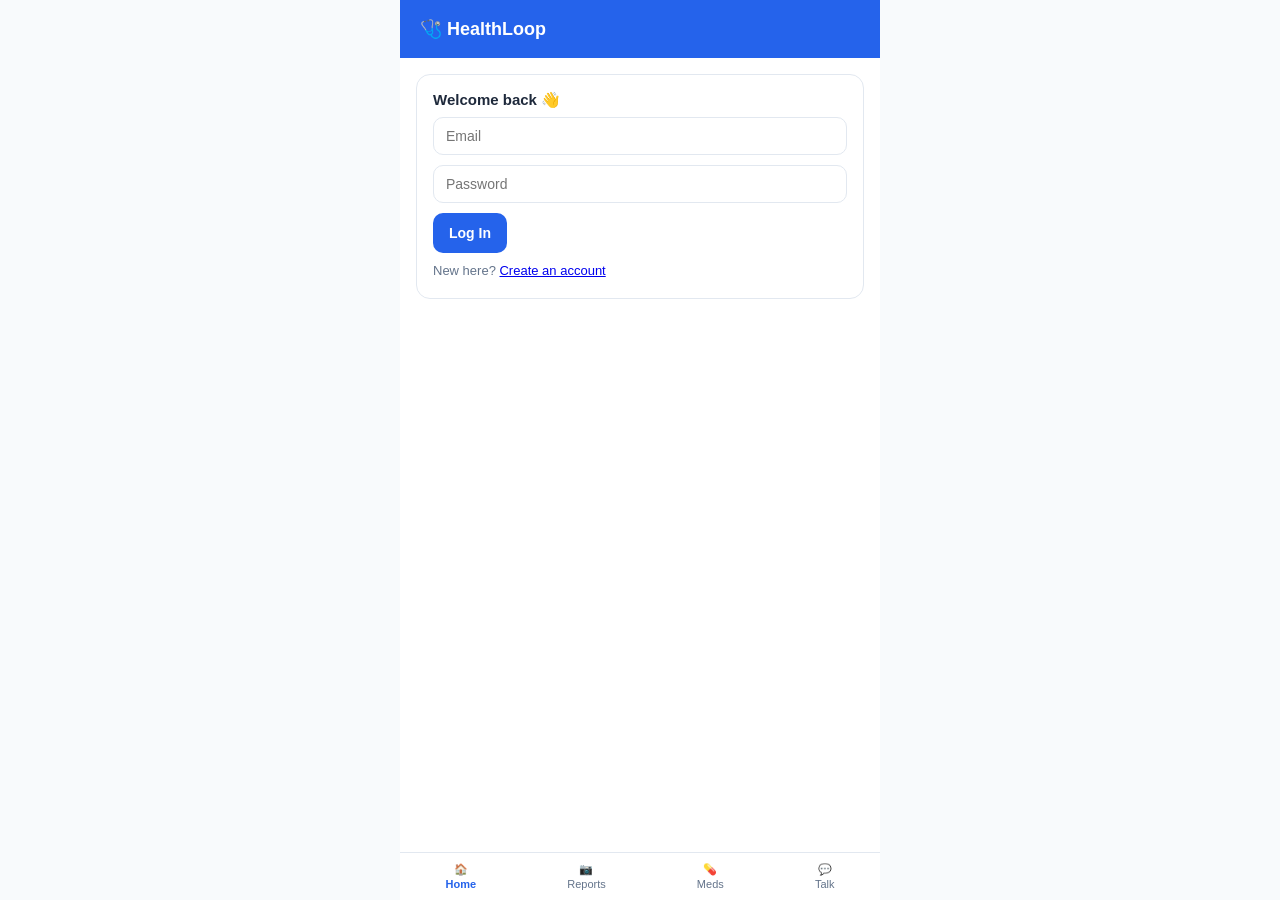
==== healthloop/frontend/index.html @ ebbb7f70 "Add email/password auth, phone/parent fields, My Data page" ====
<!DOCTYPE html>
<html lang="en">
<head>
<meta charset="UTF-8" />
<meta name="viewport" content="width=device-width, initial-scale=1.0" />
<title>HealthLoop</title>
<link rel="stylesheet" href="style.css" />
</head>
<body>
<div class="app-shell">
  <header class="topbar">
    <h1>🩺 HealthLoop</h1>
    <span id="user-badge" style="font-size:12px;"></span>
  </header>

  <main>
    <!-- ---------- Auth: login / signup ---------- -->
    <div id="auth-area" style="display:none;">
      <div class="card">
        <h3 id="auth-title">Welcome back 👋</h3>

        <div id="login-form">
          <input id="login-email" type="email" placeholder="Email" />
          <input id="login-password" type="password" placeholder="Password" />
          <button onclick="doLogin()">Log In</button>
          <p style="font-size:13px; margin-top:10px;">
            New here? <a href="#" onclick="showSignup(); return false;">Create an account</a>
          </p>
        </div>

        <div id="signup-form" style="display:none;">
          <input id="signup-name" placeholder="Your name" />
          <input id="signup-email" type="email" placeholder="Email" />
          <input id="signup-password" type="password" placeholder="Password" />
          <input id="signup-phone" type="tel" placeholder="Your mobile number" />
          <input id="signup-parent-phone" type="tel" placeholder="Parent / guardian mobile number (optional)" />
          <input id="signup-age" type="number" placeholder="Age" />
          <select id="signup-lang">
            <option value="English">English</option>
            <option value="Hindi">Hindi</option>
            <option value="Telugu">Telugu</option>
            <option value="Tamil">Tamil</option>
            <option value="Kannada">Kannada</option>
            <option value="Bengali">Bengali</option>
          </select>
          <button onclick="doSignup()">Create Account</button>
          <p style="font-size:13px; margin-top:10px;">
            Already have an account? <a href="#" onclick="showLogin(); return false;">Log in</a>
          </p>
        </div>

        <p id="auth-error" style="color:var(--danger); font-size:13px; display:none;"></p>
      </div>
    </div>

    <!-- ---------- Main dashboard (shown once logged in) ---------- -->
    <div id="main-dashboard" style="display:none;">
      <div class="card">
        <h3>Next medicine</h3>
        <p id="next-medicine">No reminders yet — upload a prescription to get started.</p>
      </div>

      <div class="card">
        <h3>Latest report</h3>
        <p id="latest-report">No reports uploaded yet.</p>
      </div>

      <div class="tile-grid">
        <a class="tile" href="upload.html">
          <span class="icon">📷</span>
          <span class="label">Upload Report</span>
        </a>
        <a class="tile" href="reminders.html">
          <span class="icon">💊</span>
          <span class="label">Medicine Reminders</span>
        </a>
        <a class="tile" href="triage.html">
          <span class="icon">🩹</span>
          <span class="label">Not Feeling Well?</span>
        </a>
        <a class="tile" href="mental-health.html">
          <span class="icon">💬</span>
          <span class="label">Talk / Check-in</span>
        </a>
      </div>

      <div class="card" style="margin-top:14px;">
        <a href="my-data.html" class="btn secondary" style="display:block; text-align:center; text-decoration:none;">🔒 View My Data</a>
        <button class="secondary" style="width:100%; margin-top:8px;" onclick="logout()">Log Out</button>
      </div>
    </div>
  </main>

  <nav class="bottom-nav">
    <a href="index.html" class="active">🏠<span>Home</span></a>
    <a href="upload.html">📷<span>Reports</span></a>
    <a href="reminders.html">💊<span>Meds</span></a>
    <a href="mental-health.html">💬<span>Talk</span></a>
  </nav>
</div>

<script src="app.js"></script>
<script>
function showLogin() {
  document.getElementById("login-form").style.display = "block";
  document.getElementById("signup-form").style.display = "none";
  document.getElementById("auth-title").textContent = "Welcome back 👋";
  hideAuthError();
}
function showSignup() {
  document.getElementById("login-form").style.display = "none";
  document.getElementById("signup-form").style.display = "block";
  document.getElementById("auth-title").textContent = "Create your account";
  hideAuthError();
}
function showAuthError(msg) {
  const el = document.getElementById("auth-error");
  el.textContent = msg;
  el.style.display = "block";
}
function hideAuthError() {
  document.getElementById("auth-error").style.display = "none";
}

async function doLogin() {
  const email = document.getElementById("login-email").value.trim();
  const password = document.getElementById("login-password").value;
  if (!email || !password) return showAuthError("Please enter your email and password.");

  try {
    const result = await apiPost("/auth/login", { email, password });
    setUser(result.user_id, result.language);
    loadDashboard();
  } catch (e) {
    showAuthError(e.message);
  }
}

async function doSignup() {
  const name = document.getElementById("signup-name").value.trim();
  const email = document.getElementById("signup-email").value.trim();
  const password = document.getElementById("signup-password").value;
  const phone = document.getElementById("signup-phone").value.trim();
  const parent_phone = document.getElementById("signup-parent-phone").value.trim();
  const age = document.getElementById("signup-age").value;
  const language = document.getElementById("signup-lang").value;

  if (!name || !email || !password) return showAuthError("Name, email, and password are required.");
  if (password.length < 6) return showAuthError("Password should be at least 6 characters.");

  try {
    const result = await apiPost("/auth/signup", {
      name, email, password,
      phone: phone || null,
      parent_phone: parent_phone || null,
      age: age ? parseInt(age) : null,
      language,
    });
    setUser(result.user_id, result.language);
    loadDashboard();
  } catch (e) {
    showAuthError(e.message);
  }
}

function logout() {
  localStorage.removeItem("healthloop_user_id");
  localStorage.removeItem("healthloop_language");
  location.reload();
}

async function loadDashboard() {
  const userId = getUserId();
  if (!userId) {
    document.getElementById("auth-area").style.display = "block";
    document.getElementById("main-dashboard").style.display = "none";
    return;
  }
  document.getElementById("auth-area").style.display = "none";
  document.getElementById("main-dashboard").style.display = "block";
  document.getElementById("user-badge").textContent = getUserLanguage();

  try {
    const reminders = await apiGet(`/reminders?user_id=${userId}`);
    const pending = reminders.filter(r => !r.taken);
    document.getElementById("next-medicine").textContent = pending.length
      ? `${pending[0].medicine_name} — ${pending[0].dosage} (${pending[0].frequency})`
      : "No pending reminders. All caught up!";
  } catch (e) { /* backend may not be reachable yet */ }

  try {
    const reports = await apiGet(`/reports?user_id=${userId}`);
    if (reports.length) {
      const primary = JSON.parse(reports[0].primary_finding || "{}");
      document.getElementById("latest-report").textContent = primary.summary || "Report processed.";
    }
  } catch (e) { /* backend may not be reachable yet */ }
}

loadDashboard();
</script>
</body>
</html>
---- healthloop/frontend/style.css ----
:root {
  --primary: #2563eb;
  --primary-dark: #1e40af;
  --green: #16a34a;
  --orange: #ea580c;
  --bg: #f8fafc;
  --card-bg: #ffffff;
  --text: #1e293b;
  --muted: #64748b;
  --border: #e2e8f0;
  --danger: #dc2626;
}

* { box-sizing: border-box; }

body {
  font-family: -apple-system, BlinkMacSystemFont, "Segoe UI", Roboto, sans-serif;
  background: var(--bg);
  color: var(--text);
  margin: 0;
  padding: 0;
}

.app-shell {
  max-width: 480px;
  margin: 0 auto;
  min-height: 100vh;
  background: var(--card-bg);
  display: flex;
  flex-direction: column;
}

header.topbar {
  padding: 18px 20px;
  background: var(--primary);
  color: white;
  display: flex;
  align-items: center;
  justify-content: space-between;
}

header.topbar h1 {
  font-size: 18px;
  margin: 0;
}

main {
  flex: 1;
  padding: 16px;
  padding-bottom: 90px;
}

.card {
  background: var(--card-bg);
  border: 1px solid var(--border);
  border-radius: 14px;
  padding: 16px;
  margin-bottom: 14px;
}

.card h3 {
  margin: 0 0 8px 0;
  font-size: 15px;
}

.card p {
  margin: 4px 0;
  font-size: 14px;
  color: var(--muted);
}

.tile-grid {
  display: grid;
  grid-template-columns: 1fr 1fr;
  gap: 12px;
}

.tile {
  background: white;
  border: 1px solid var(--border);
  border-radius: 14px;
  padding: 14px;
  text-decoration: none;
  color: var(--text);
  display: flex;
  flex-direction: column;
  gap: 6px;
}

.tile .icon { font-size: 24px; }
.tile .label { font-size: 13px; font-weight: 600; }

button, .btn {
  background: var(--primary);
  color: white;
  border: none;
  border-radius: 10px;
  padding: 12px 16px;
  font-size: 14px;
  font-weight: 600;
  cursor: pointer;
  display: inline-flex;
  align-items: center;
  gap: 6px;
}

button.secondary { background: var(--muted); }
button.listen { background: var(--green); font-size: 13px; padding: 8px 12px; }
button.danger { background: var(--danger); }
button:disabled { opacity: 0.5; cursor: not-allowed; }

input, select, textarea {
  width: 100%;
  padding: 10px 12px;
  border: 1px solid var(--border);
  border-radius: 10px;
  font-size: 14px;
  margin-bottom: 10px;
  font-family: inherit;
}

nav.bottom-nav {
  position: sticky;
  bottom: 0;
  display: flex;
  justify-content: space-around;
  background: white;
  border-top: 1px solid var(--border);
  padding: 10px 0;
  max-width: 480px;
  margin: 0 auto;
  width: 100%;
}

nav.bottom-nav a {
  text-decoration: none;
  color: var(--muted);
  font-size: 11px;
  display: flex;
  flex-direction: column;
  align-items: center;
  gap: 2px;
}

nav.bottom-nav a.active { color: var(--primary); font-weight: 600; }

.badge {
  display: inline-block;
  padding: 2px 8px;
  border-radius: 999px;
  font-size: 11px;
  font-weight: 600;
}
.badge.orange { background: #ffedd5; color: var(--orange); }
.badge.green { background: #dcfce7; color: var(--green); }
.badge.blue { background: #dbeafe; color: var(--primary); }

.chat-bubble {
  padding: 10px 14px;
  border-radius: 14px;
  margin-bottom: 8px;
  max-width: 85%;
  font-size: 14px;
}
.chat-bubble.assistant { background: #eff6ff; align-self: flex-start; }
.chat-bubble.user { background: var(--primary); color: white; align-self: flex-end; margin-left: auto; }

.chat-window {
  display: flex;
  flex-direction: column;
  gap: 4px;
  margin-bottom: 12px;
}

.loading { color: var(--muted); font-size: 13px; font-style: italic; }

.crisis-box {
  background: #fef2f2;
  border: 2px solid var(--danger);
  border-radius: 14px;
  padding: 16px;
  margin-bottom: 14px;
}
.crisis-box h3 { color: var(--danger); margin-top: 0; }

.upload-drop {
  border: 2px dashed var(--border);
  border-radius: 14px;
  padding: 30px 16px;
  text-align: center;
  color: var(--muted);
  cursor: pointer;
  margin-bottom: 14px;
}
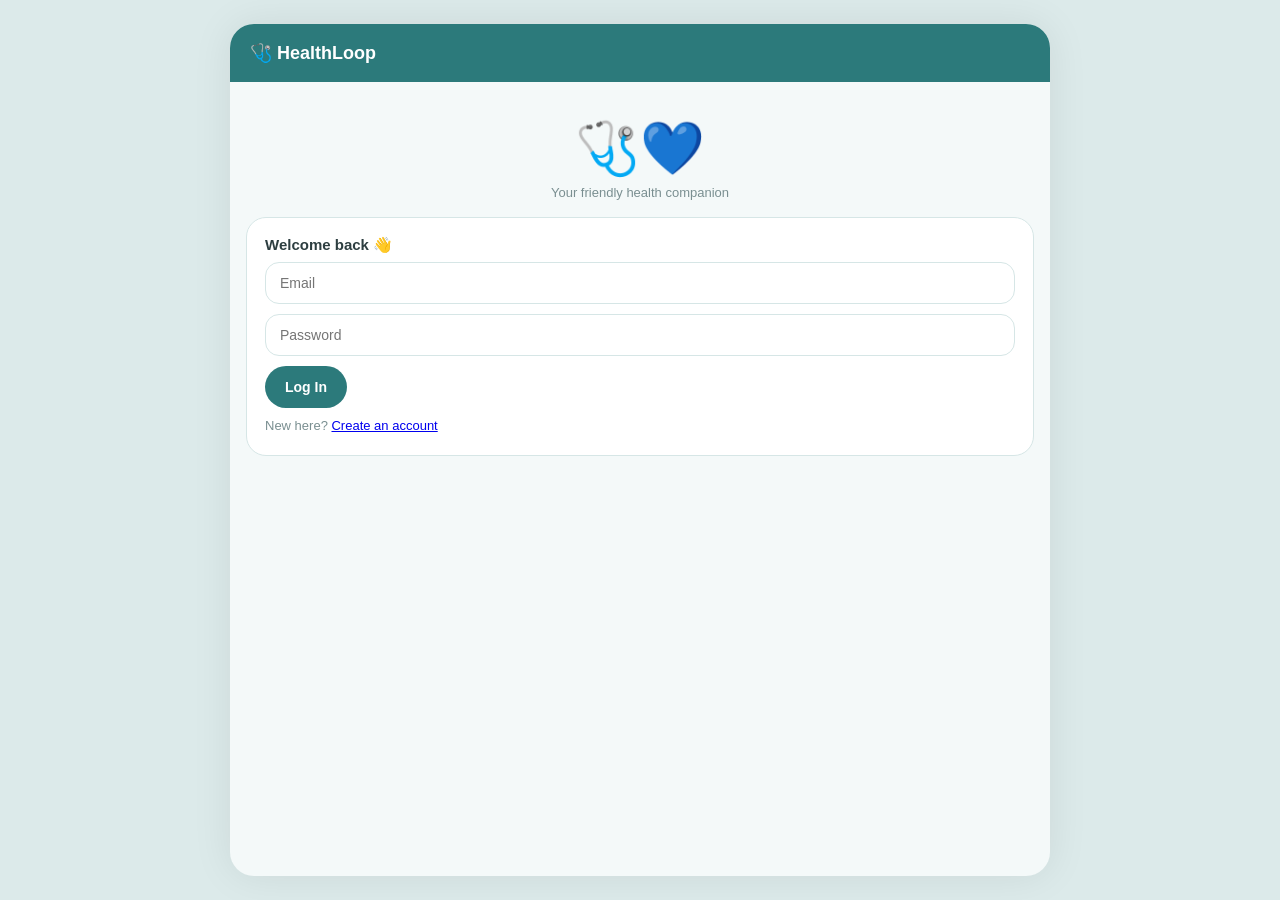
==== commit 4ee4d332: "Add peaceful, child-friendly design touches; fix layout bug" ====
--- a/healthloop/frontend/index.html
+++ b/healthloop/frontend/index.html
@@ -8,6 +8,18 @@
 </head>
 <body>
 <div class="app-shell">
+  <nav class="side-nav" id="side-nav" style="display:none;">
+    <div class="brand">🩺</div>
+    <a href="index.html" class="active"><span class="icon">🏠</span><span>Home</span></a>
+    <a href="upload.html"><span class="icon">📷</span><span>Reports</span></a>
+    <a href="reminders.html"><span class="icon">💊</span><span>Meds</span></a>
+    <a href="triage.html"><span class="icon">🩹</span><span>Care</span></a>
+    <a href="mental-health.html"><span class="icon">💬</span><span>Talk</span></a>
+    <a href="my-data.html"><span class="icon">🔒</span><span>My Data</span></a>
+    <a href="#" onclick="logout(); return false;"><span class="icon">🚪</span><span>Log Out</span></a>
+  </nav>
+
+  <div class="content-area">
   <header class="topbar">
     <h1>🩺 HealthLoop</h1>
     <span id="user-badge" style="font-size:12px;"></span>
@@ -16,6 +28,10 @@
   <main>
     <!-- ---------- Auth: login / signup ---------- -->
     <div id="auth-area" style="display:none;">
+      <div class="auth-hero">
+        <div class="mascot">🩺💙</div>
+        <p>Your friendly health companion</p>
+      </div>
       <div class="card">
         <h3 id="auth-title">Welcome back 👋</h3>
 
@@ -83,20 +99,10 @@
           <span class="label">Talk / Check-in</span>
         </a>
       </div>
-
-      <div class="card" style="margin-top:14px;">
-        <a href="my-data.html" class="btn secondary" style="display:block; text-align:center; text-decoration:none;">🔒 View My Data</a>
-        <button class="secondary" style="width:100%; margin-top:8px;" onclick="logout()">Log Out</button>
-      </div>
     </div>
   </main>
-
-  <nav class="bottom-nav">
-    <a href="index.html" class="active">🏠<span>Home</span></a>
-    <a href="upload.html">📷<span>Reports</span></a>
-    <a href="reminders.html">💊<span>Meds</span></a>
-    <a href="mental-health.html">💬<span>Talk</span></a>
-  </nav>
+  </div>
+
 </div>
 
 <script src="app.js"></script>
@@ -174,10 +180,12 @@
   if (!userId) {
     document.getElementById("auth-area").style.display = "block";
     document.getElementById("main-dashboard").style.display = "none";
+    document.getElementById("side-nav").style.display = "none";
     return;
   }
   document.getElementById("auth-area").style.display = "none";
   document.getElementById("main-dashboard").style.display = "block";
+  document.getElementById("side-nav").style.display = "flex";
   document.getElementById("user-badge").textContent = getUserLanguage();
 
   try {
--- a/healthloop/frontend/style.css
+++ b/healthloop/frontend/style.css
@@ -1,33 +1,56 @@
 :root {
-  --primary: #2563eb;
-  --primary-dark: #1e40af;
-  --green: #16a34a;
-  --orange: #ea580c;
-  --bg: #f8fafc;
-  --card-bg: #ffffff;
-  --text: #1e293b;
-  --muted: #64748b;
-  --border: #e2e8f0;
-  --danger: #dc2626;
+  --primary: #2C7A7B;
+  --primary-dark: #235E5F;
+  --green: #6FA88A;
+  --orange: #E8955C;
+  --bg: #F4F9F9;
+  --page-bg: #DCEAEA;
+  --card-bg: #FFFFFF;
+  --text: #2D3E40;
+  --muted: #7A8F91;
+  --border: #D6E6E6;
+  --danger: #C1554A;
 }
 
 * { box-sizing: border-box; }
 
 body {
   font-family: -apple-system, BlinkMacSystemFont, "Segoe UI", Roboto, sans-serif;
-  background: var(--bg);
+  background: var(--page-bg);
   color: var(--text);
   margin: 0;
   padding: 0;
+  min-height: 100vh;
+  display: flex;
+  justify-content: center;
+  align-items: flex-start;
 }
 
 .app-shell {
-  max-width: 480px;
+  max-width: 820px;
+  width: 100%;
   margin: 0 auto;
   min-height: 100vh;
-  background: var(--card-bg);
-  display: flex;
-  flex-direction: column;
+  background: var(--bg);
+  display: flex;
+  flex-direction: row;
+  box-shadow: 0 0 40px rgba(0,0,0,0.08);
+}
+
+.content-area {
+  flex: 1;
+  min-width: 0;
+  display: flex;
+  flex-direction: column;
+}
+
+@media (min-width: 540px) {
+  body { padding: 24px 0; }
+  .app-shell {
+    min-height: calc(100vh - 48px);
+    border-radius: 24px;
+    overflow: hidden;
+  }
 }
 
 header.topbar {
@@ -53,9 +76,10 @@
 .card {
   background: var(--card-bg);
   border: 1px solid var(--border);
-  border-radius: 14px;
-  padding: 16px;
+  border-radius: 20px;
+  padding: 18px;
   margin-bottom: 14px;
+  transition: transform 0.15s ease, box-shadow 0.15s ease;
 }
 
 .card h3 {
@@ -78,31 +102,38 @@
 .tile {
   background: white;
   border: 1px solid var(--border);
-  border-radius: 14px;
-  padding: 14px;
+  border-radius: 20px;
+  padding: 16px;
   text-decoration: none;
   color: var(--text);
   display: flex;
   flex-direction: column;
   gap: 6px;
-}
-
-.tile .icon { font-size: 24px; }
+  transition: transform 0.15s ease, box-shadow 0.15s ease;
+}
+
+.tile:hover { transform: translateY(-3px); box-shadow: 0 8px 20px rgba(44,122,123,0.15); }
+
+.tile .icon { font-size: 28px; }
 .tile .label { font-size: 13px; font-weight: 600; }
 
 button, .btn {
   background: var(--primary);
   color: white;
   border: none;
-  border-radius: 10px;
-  padding: 12px 16px;
+  border-radius: 999px;
+  padding: 13px 20px;
   font-size: 14px;
   font-weight: 600;
   cursor: pointer;
   display: inline-flex;
   align-items: center;
   gap: 6px;
-}
+  transition: transform 0.12s ease, opacity 0.12s ease;
+}
+
+button:hover { transform: translateY(-1px); opacity: 0.92; }
+button:active { transform: translateY(0); }
 
 button.secondary { background: var(--muted); }
 button.listen { background: var(--green); font-size: 13px; padding: 8px 12px; }
@@ -111,38 +142,78 @@
 
 input, select, textarea {
   width: 100%;
-  padding: 10px 12px;
+  padding: 12px 14px;
   border: 1px solid var(--border);
-  border-radius: 10px;
+  border-radius: 14px;
   font-size: 14px;
   margin-bottom: 10px;
   font-family: inherit;
-}
-
-nav.bottom-nav {
-  position: sticky;
-  bottom: 0;
-  display: flex;
-  justify-content: space-around;
-  background: white;
-  border-top: 1px solid var(--border);
-  padding: 10px 0;
-  max-width: 480px;
-  margin: 0 auto;
-  width: 100%;
-}
-
-nav.bottom-nav a {
+  transition: border-color 0.15s ease;
+}
+
+input:focus, select:focus, textarea:focus {
+  outline: none;
+  border-color: var(--primary);
+}
+
+.auth-hero {
+  text-align: center;
+  padding: 20px 0 4px;
+}
+.auth-hero .mascot {
+  font-size: 52px;
+  display: inline-block;
+  animation: gentle-float 3s ease-in-out infinite;
+}
+@keyframes gentle-float {
+  0%, 100% { transform: translateY(0); }
+  50% { transform: translateY(-8px); }
+}
+.auth-hero p {
+  color: var(--muted);
+  font-size: 13px;
+  margin-top: 6px;
+}
+
+.side-nav {
+  width: 84px;
+  flex-shrink: 0;
+  background: var(--primary-dark);
+  padding: 20px 0;
+  display: flex;
+  flex-direction: column;
+  align-items: center;
+  gap: 6px;
+}
+
+.side-nav .brand {
+  color: white;
+  font-size: 22px;
+  margin-bottom: 18px;
+}
+
+.side-nav a {
   text-decoration: none;
-  color: var(--muted);
-  font-size: 11px;
-  display: flex;
-  flex-direction: column;
-  align-items: center;
-  gap: 2px;
-}
-
-nav.bottom-nav a.active { color: var(--primary); font-weight: 600; }
+  color: rgba(255,255,255,0.7);
+  font-size: 10px;
+  display: flex;
+  flex-direction: column;
+  align-items: center;
+  gap: 4px;
+  padding: 10px 6px;
+  border-radius: 12px;
+  width: 64px;
+  text-align: center;
+}
+
+.side-nav a .icon { font-size: 20px; }
+.side-nav a.active { background: rgba(255,255,255,0.18); color: white; font-weight: 600; }
+.side-nav a:hover { background: rgba(255,255,255,0.1); }
+
+@media (min-width: 640px) {
+  .side-nav { width: 160px; align-items: flex-start; padding: 24px 12px; }
+  .side-nav a { flex-direction: row; width: 100%; font-size: 13px; justify-content: flex-start; }
+}
 
 .badge {
   display: inline-block;
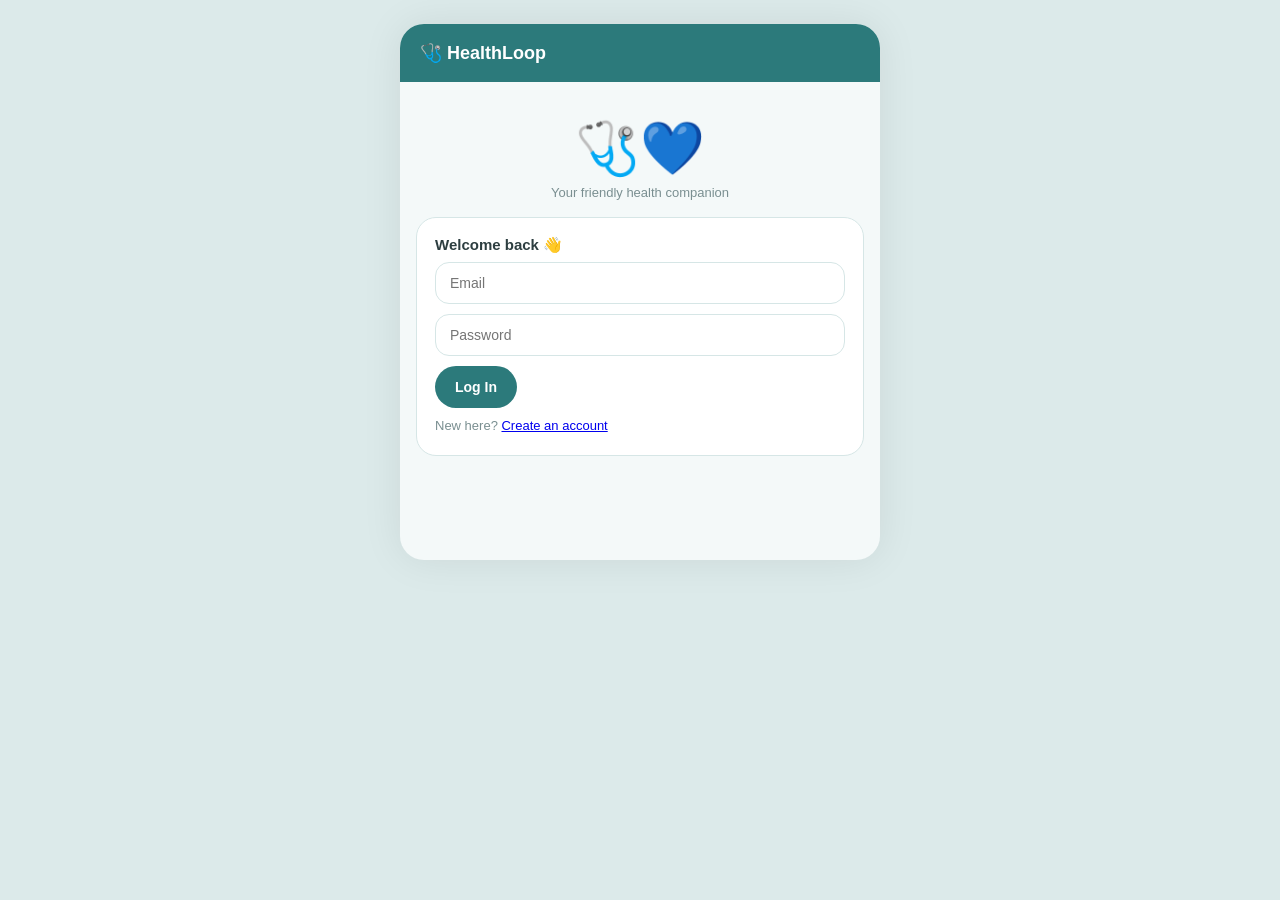
==== commit 5e411e82: "Fix full-page layout, sidebar consistency, add multi-file/PDF upload" ====
--- a/healthloop/frontend/index.html
+++ b/healthloop/frontend/index.html
@@ -169,20 +169,16 @@
   }
 }
 
-function logout() {
-  localStorage.removeItem("healthloop_user_id");
-  localStorage.removeItem("healthloop_language");
-  location.reload();
-}
-
 async function loadDashboard() {
   const userId = getUserId();
   if (!userId) {
+    document.body.classList.add("auth-mode");
     document.getElementById("auth-area").style.display = "block";
     document.getElementById("main-dashboard").style.display = "none";
     document.getElementById("side-nav").style.display = "none";
     return;
   }
+  document.body.classList.remove("auth-mode");
   document.getElementById("auth-area").style.display = "none";
   document.getElementById("main-dashboard").style.display = "block";
   document.getElementById("side-nav").style.display = "flex";
--- a/healthloop/frontend/style.css
+++ b/healthloop/frontend/style.css
@@ -27,14 +27,14 @@
 }
 
 .app-shell {
-  max-width: 820px;
+  max-width: 100%;
   width: 100%;
   margin: 0 auto;
   min-height: 100vh;
   background: var(--bg);
   display: flex;
   flex-direction: row;
-  box-shadow: 0 0 40px rgba(0,0,0,0.08);
+  box-shadow: none;
 }
 
 .content-area {
@@ -44,10 +44,16 @@
   flex-direction: column;
 }
 
+/* Login/signup screen only: small centered card, no sidebar */
+body.auth-mode .app-shell {
+  max-width: 480px;
+  box-shadow: 0 0 40px rgba(0,0,0,0.08);
+}
+
 @media (min-width: 540px) {
   body { padding: 24px 0; }
-  .app-shell {
-    min-height: calc(100vh - 48px);
+  body.auth-mode .app-shell {
+    min-height: auto;
     border-radius: 24px;
     overflow: hidden;
   }
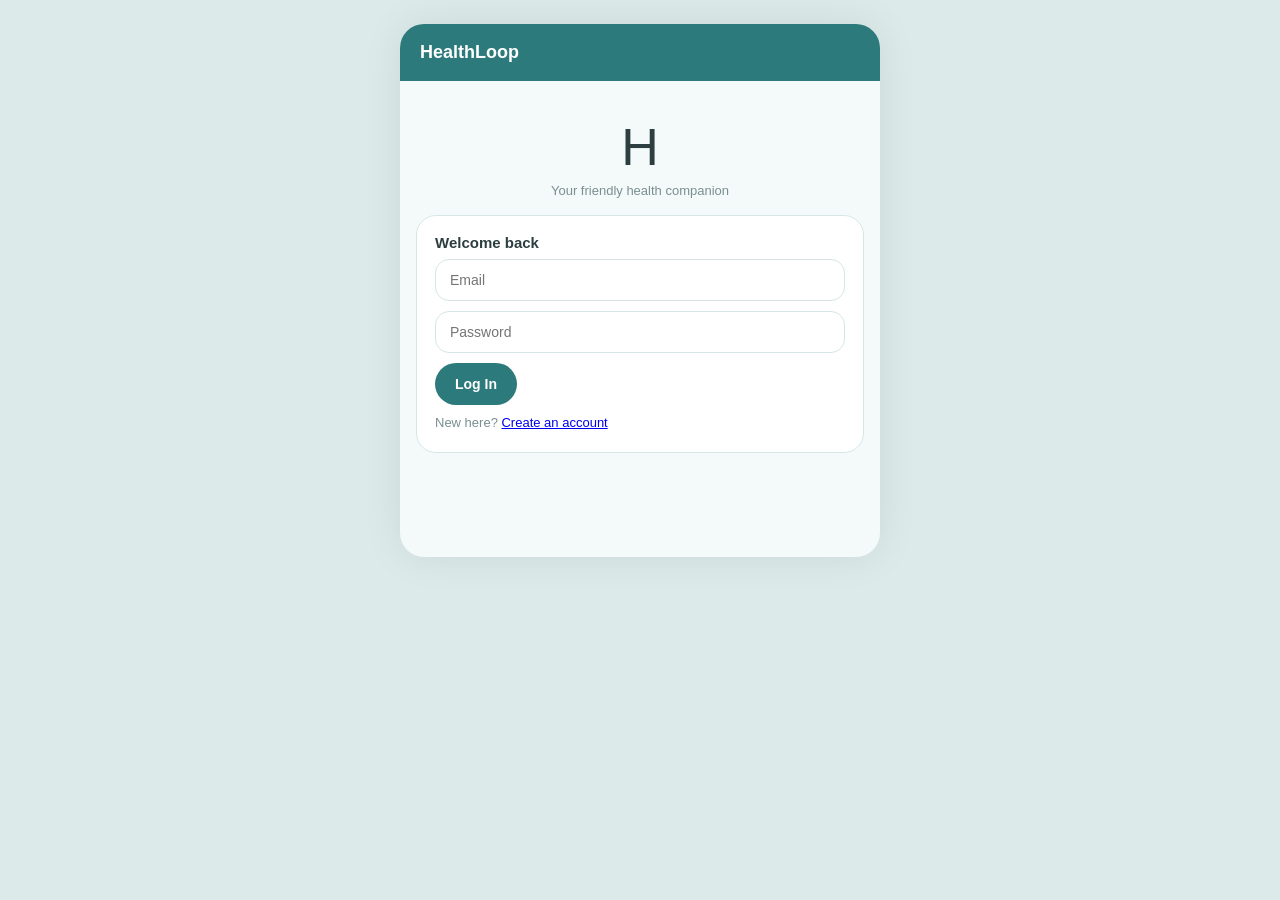
==== commit 0e78f223: "Add deeper explanations, when-to-see-a-doctor, remove emojis" ====
--- a/healthloop/frontend/index.html
+++ b/healthloop/frontend/index.html
@@ -9,19 +9,19 @@
 <body>
 <div class="app-shell">
   <nav class="side-nav" id="side-nav" style="display:none;">
-    <div class="brand">🩺</div>
-    <a href="index.html" class="active"><span class="icon">🏠</span><span>Home</span></a>
-    <a href="upload.html"><span class="icon">📷</span><span>Reports</span></a>
-    <a href="reminders.html"><span class="icon">💊</span><span>Meds</span></a>
-    <a href="triage.html"><span class="icon">🩹</span><span>Care</span></a>
-    <a href="mental-health.html"><span class="icon">💬</span><span>Talk</span></a>
-    <a href="my-data.html"><span class="icon">🔒</span><span>My Data</span></a>
-    <a href="#" onclick="logout(); return false;"><span class="icon">🚪</span><span>Log Out</span></a>
+    <div class="brand">H</div>
+    <a href="index.html" class="active"><span>Home</span></a>
+    <a href="upload.html"><span>Reports</span></a>
+    <a href="reminders.html"><span>Meds</span></a>
+    <a href="triage.html"><span>Care</span></a>
+    <a href="mental-health.html"><span>Talk</span></a>
+    <a href="my-data.html"><span>My Data</span></a>
+    <a href="#" onclick="logout(); return false;"><span>Log Out</span></a>
   </nav>
 
   <div class="content-area">
   <header class="topbar">
-    <h1>🩺 HealthLoop</h1>
+    <h1>HealthLoop</h1>
     <span id="user-badge" style="font-size:12px;"></span>
   </header>
 
@@ -29,11 +29,11 @@
     <!-- ---------- Auth: login / signup ---------- -->
     <div id="auth-area" style="display:none;">
       <div class="auth-hero">
-        <div class="mascot">🩺💙</div>
+        <div class="mascot">H</div>
         <p>Your friendly health companion</p>
       </div>
       <div class="card">
-        <h3 id="auth-title">Welcome back 👋</h3>
+        <h3 id="auth-title">Welcome back</h3>
 
         <div id="login-form">
           <input id="login-email" type="email" placeholder="Email" />
@@ -83,20 +83,16 @@
 
       <div class="tile-grid">
         <a class="tile" href="upload.html">
-          <span class="icon">📷</span>
-          <span class="label">Upload Report</span>
+                    <span class="label">Upload Report</span>
         </a>
         <a class="tile" href="reminders.html">
-          <span class="icon">💊</span>
-          <span class="label">Medicine Reminders</span>
+                    <span class="label">Medicine Reminders</span>
         </a>
         <a class="tile" href="triage.html">
-          <span class="icon">🩹</span>
-          <span class="label">Not Feeling Well?</span>
+                    <span class="label">Not Feeling Well?</span>
         </a>
         <a class="tile" href="mental-health.html">
-          <span class="icon">💬</span>
-          <span class="label">Talk / Check-in</span>
+                    <span class="label">Talk / Check-in</span>
         </a>
       </div>
     </div>
@@ -110,7 +106,7 @@
 function showLogin() {
   document.getElementById("login-form").style.display = "block";
   document.getElementById("signup-form").style.display = "none";
-  document.getElementById("auth-title").textContent = "Welcome back 👋";
+  document.getElementById("auth-title").textContent = "Welcome back";
   hideAuthError();
 }
 function showSignup() {
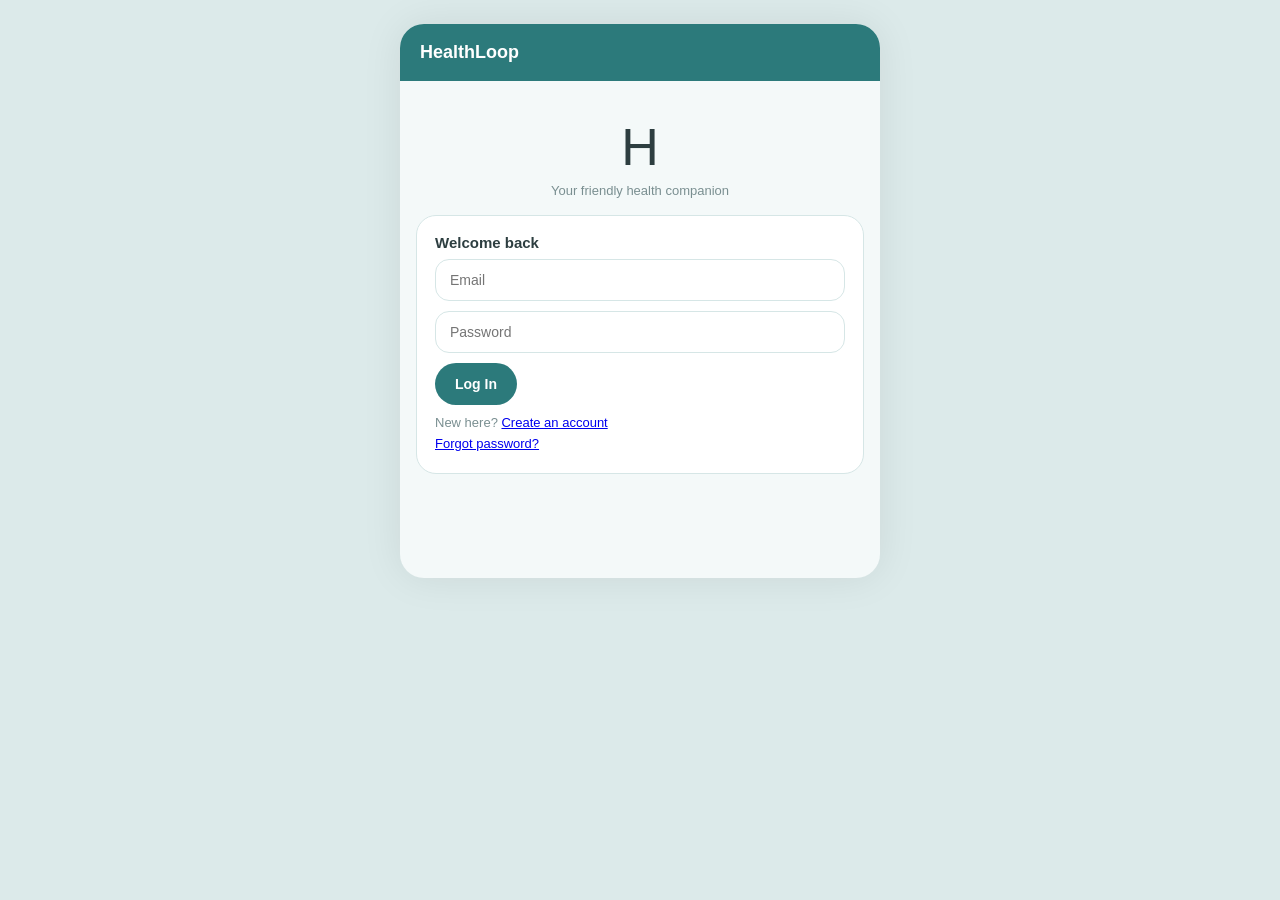
==== commit 3775319e: "Add deeper explanations, when-to-see-a-doctor, remove emojis" ====
--- a/healthloop/frontend/index.html
+++ b/healthloop/frontend/index.html
@@ -42,6 +42,28 @@
           <p style="font-size:13px; margin-top:10px;">
             New here? <a href="#" onclick="showSignup(); return false;">Create an account</a>
           </p>
+          <p style="font-size:13px; margin-top:6px;">
+            <a href="#" onclick="showForgotPassword(); return false;">Forgot password?</a>
+          </p>
+        </div>
+
+        <div id="forgot-password-request-form" style="display:none;">
+          <p style="font-size:13px; color:var(--muted);">Enter your account email and we'll send you a one-time code to reset your password.</p>
+          <input id="forgot-email" type="email" placeholder="Email" />
+          <button onclick="doForgotPassword()">Send Reset Code</button>
+          <p style="font-size:13px; margin-top:10px;">
+            <a href="#" onclick="showLogin(); return false;">Back to Log In</a>
+          </p>
+        </div>
+
+        <div id="reset-password-form" style="display:none;">
+          <p style="font-size:13px; color:var(--muted);">Enter the 6-digit code we emailed you, along with your new password.</p>
+          <input id="reset-otp" placeholder="6-digit code" maxlength="6" />
+          <input id="reset-new-password" type="password" placeholder="New password" />
+          <button onclick="doResetPassword()">Reset Password</button>
+          <p style="font-size:13px; margin-top:10px;">
+            <a href="#" onclick="showLogin(); return false;">Back to Log In</a>
+          </p>
         </div>
 
         <div id="signup-form" style="display:none;">
@@ -50,6 +72,7 @@
           <input id="signup-password" type="password" placeholder="Password" />
           <input id="signup-phone" type="tel" placeholder="Your mobile number" />
           <input id="signup-parent-phone" type="tel" placeholder="Parent / guardian mobile number (optional)" />
+          <input id="signup-parent-email" type="email" placeholder="Parent / guardian email (optional, used only if we ever need to reach them about you)" />
           <input id="signup-age" type="number" placeholder="Age" />
           <select id="signup-lang">
             <option value="English">English</option>
@@ -106,14 +129,62 @@
 function showLogin() {
   document.getElementById("login-form").style.display = "block";
   document.getElementById("signup-form").style.display = "none";
+  document.getElementById("forgot-password-request-form").style.display = "none";
+  document.getElementById("reset-password-form").style.display = "none";
   document.getElementById("auth-title").textContent = "Welcome back";
   hideAuthError();
 }
 function showSignup() {
   document.getElementById("login-form").style.display = "none";
   document.getElementById("signup-form").style.display = "block";
+  document.getElementById("forgot-password-request-form").style.display = "none";
+  document.getElementById("reset-password-form").style.display = "none";
   document.getElementById("auth-title").textContent = "Create your account";
   hideAuthError();
+}
+function showForgotPassword() {
+  document.getElementById("login-form").style.display = "none";
+  document.getElementById("signup-form").style.display = "none";
+  document.getElementById("forgot-password-request-form").style.display = "block";
+  document.getElementById("reset-password-form").style.display = "none";
+  document.getElementById("auth-title").textContent = "Reset your password";
+  hideAuthError();
+}
+
+let pendingResetEmail = null;
+
+async function doForgotPassword() {
+  const email = document.getElementById("forgot-email").value.trim();
+  if (!email) return showAuthError("Please enter your email.");
+
+  try {
+    await apiPost("/auth/forgot-password", { email });
+    pendingResetEmail = email;
+    document.getElementById("forgot-password-request-form").style.display = "none";
+    document.getElementById("reset-password-form").style.display = "block";
+    document.getElementById("auth-title").textContent = "Enter your code";
+    hideAuthError();
+  } catch (e) {
+    showAuthError(e.message);
+  }
+}
+
+async function doResetPassword() {
+  const otp_code = document.getElementById("reset-otp").value.trim();
+  const new_password = document.getElementById("reset-new-password").value;
+  if (!pendingResetEmail) return showAuthError("Please request a reset code first.");
+  if (!otp_code || !new_password) return showAuthError("Please enter the code and your new password.");
+  if (new_password.length < 6) return showAuthError("Password should be at least 6 characters.");
+
+  try {
+    await apiPost("/auth/reset-password", { email: pendingResetEmail, otp_code, new_password });
+    pendingResetEmail = null;
+    showLogin();
+    document.getElementById("login-email").value = "";
+    alert("Password reset successfully. Please log in with your new password.");
+  } catch (e) {
+    showAuthError(e.message);
+  }
 }
 function showAuthError(msg) {
   const el = document.getElementById("auth-error");
@@ -144,6 +215,7 @@
   const password = document.getElementById("signup-password").value;
   const phone = document.getElementById("signup-phone").value.trim();
   const parent_phone = document.getElementById("signup-parent-phone").value.trim();
+  const parent_email = document.getElementById("signup-parent-email").value.trim();
   const age = document.getElementById("signup-age").value;
   const language = document.getElementById("signup-lang").value;
 
@@ -155,6 +227,7 @@
       name, email, password,
       phone: phone || null,
       parent_phone: parent_phone || null,
+      parent_email: parent_email || null,
       age: age ? parseInt(age) : null,
       language,
     });
@@ -184,7 +257,9 @@
     const reminders = await apiGet(`/reminders?user_id=${userId}`);
     const pending = reminders.filter(r => !r.taken);
     document.getElementById("next-medicine").textContent = pending.length
-      ? `${pending[0].medicine_name} — ${pending[0].dosage} (${pending[0].frequency})`
+      ? [pending[0].medicine_name, pending[0].dosage, pending[0].frequency].filter(Boolean).length
+        ? `${pending[0].medicine_name || "Medicine"} — ${pending[0].dosage || "dosage not set"} (${pending[0].frequency || "frequency not set"}) at ${pending[0].reminder_time}`
+        : `Reminder set for ${pending[0].reminder_time}`
       : "No pending reminders. All caught up!";
   } catch (e) { /* backend may not be reachable yet */ }
 
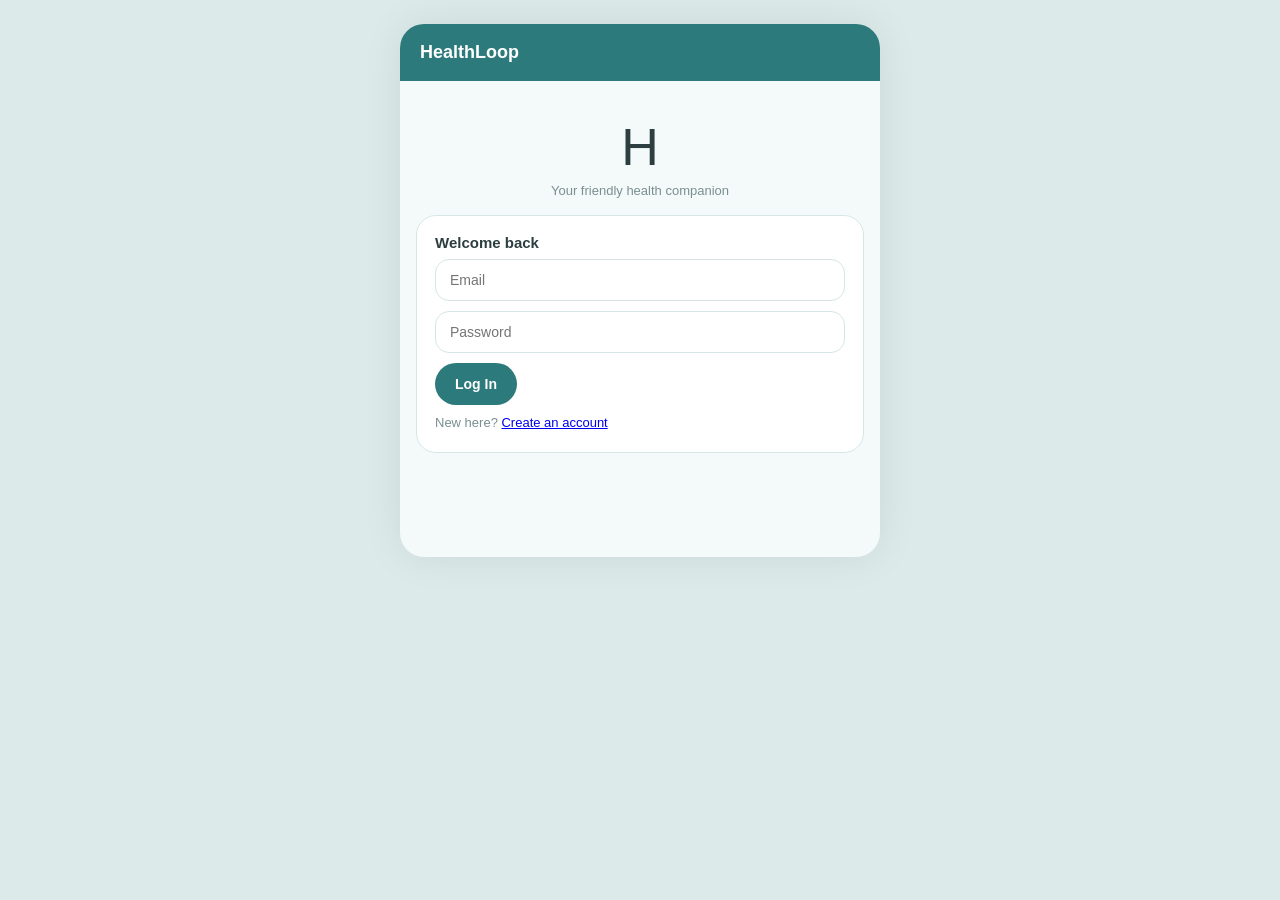
==== commit ca11404d: "updated" ====
--- a/healthloop/frontend/index.html
+++ b/healthloop/frontend/index.html
@@ -41,28 +41,6 @@
           <button onclick="doLogin()">Log In</button>
           <p style="font-size:13px; margin-top:10px;">
             New here? <a href="#" onclick="showSignup(); return false;">Create an account</a>
-          </p>
-          <p style="font-size:13px; margin-top:6px;">
-            <a href="#" onclick="showForgotPassword(); return false;">Forgot password?</a>
-          </p>
-        </div>
-
-        <div id="forgot-password-request-form" style="display:none;">
-          <p style="font-size:13px; color:var(--muted);">Enter your account email and we'll send you a one-time code to reset your password.</p>
-          <input id="forgot-email" type="email" placeholder="Email" />
-          <button onclick="doForgotPassword()">Send Reset Code</button>
-          <p style="font-size:13px; margin-top:10px;">
-            <a href="#" onclick="showLogin(); return false;">Back to Log In</a>
-          </p>
-        </div>
-
-        <div id="reset-password-form" style="display:none;">
-          <p style="font-size:13px; color:var(--muted);">Enter the 6-digit code we emailed you, along with your new password.</p>
-          <input id="reset-otp" placeholder="6-digit code" maxlength="6" />
-          <input id="reset-new-password" type="password" placeholder="New password" />
-          <button onclick="doResetPassword()">Reset Password</button>
-          <p style="font-size:13px; margin-top:10px;">
-            <a href="#" onclick="showLogin(); return false;">Back to Log In</a>
           </p>
         </div>
 
@@ -129,62 +107,14 @@
 function showLogin() {
   document.getElementById("login-form").style.display = "block";
   document.getElementById("signup-form").style.display = "none";
-  document.getElementById("forgot-password-request-form").style.display = "none";
-  document.getElementById("reset-password-form").style.display = "none";
   document.getElementById("auth-title").textContent = "Welcome back";
   hideAuthError();
 }
 function showSignup() {
   document.getElementById("login-form").style.display = "none";
   document.getElementById("signup-form").style.display = "block";
-  document.getElementById("forgot-password-request-form").style.display = "none";
-  document.getElementById("reset-password-form").style.display = "none";
   document.getElementById("auth-title").textContent = "Create your account";
   hideAuthError();
-}
-function showForgotPassword() {
-  document.getElementById("login-form").style.display = "none";
-  document.getElementById("signup-form").style.display = "none";
-  document.getElementById("forgot-password-request-form").style.display = "block";
-  document.getElementById("reset-password-form").style.display = "none";
-  document.getElementById("auth-title").textContent = "Reset your password";
-  hideAuthError();
-}
-
-let pendingResetEmail = null;
-
-async function doForgotPassword() {
-  const email = document.getElementById("forgot-email").value.trim();
-  if (!email) return showAuthError("Please enter your email.");
-
-  try {
-    await apiPost("/auth/forgot-password", { email });
-    pendingResetEmail = email;
-    document.getElementById("forgot-password-request-form").style.display = "none";
-    document.getElementById("reset-password-form").style.display = "block";
-    document.getElementById("auth-title").textContent = "Enter your code";
-    hideAuthError();
-  } catch (e) {
-    showAuthError(e.message);
-  }
-}
-
-async function doResetPassword() {
-  const otp_code = document.getElementById("reset-otp").value.trim();
-  const new_password = document.getElementById("reset-new-password").value;
-  if (!pendingResetEmail) return showAuthError("Please request a reset code first.");
-  if (!otp_code || !new_password) return showAuthError("Please enter the code and your new password.");
-  if (new_password.length < 6) return showAuthError("Password should be at least 6 characters.");
-
-  try {
-    await apiPost("/auth/reset-password", { email: pendingResetEmail, otp_code, new_password });
-    pendingResetEmail = null;
-    showLogin();
-    document.getElementById("login-email").value = "";
-    alert("Password reset successfully. Please log in with your new password.");
-  } catch (e) {
-    showAuthError(e.message);
-  }
 }
 function showAuthError(msg) {
   const el = document.getElementById("auth-error");
